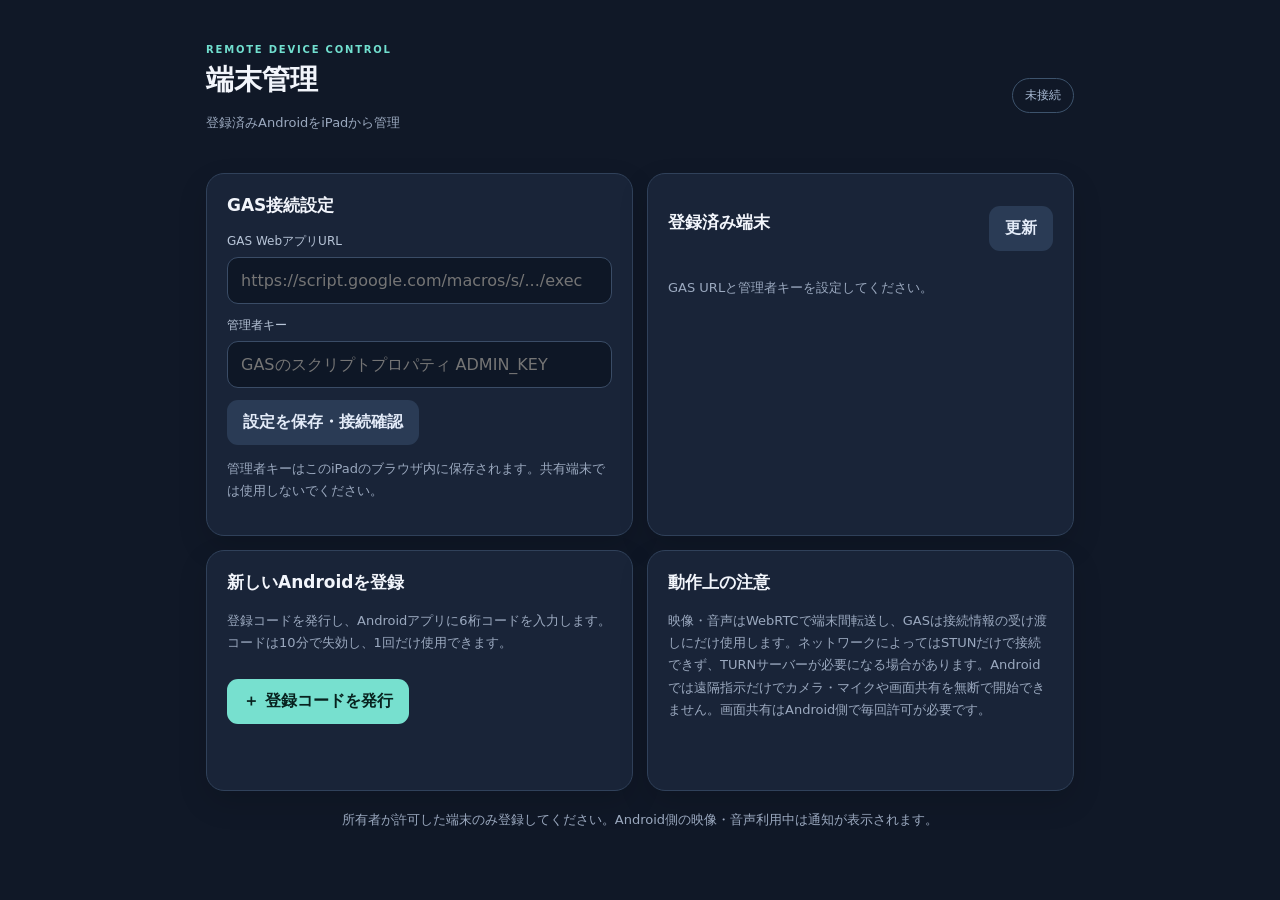
==== web/index.html @ 30a6daf4 "Clarify Android screen-capture consent notice" ====
<!doctype html>
<html lang="ja"><head><meta charset="utf-8"><meta name="viewport" content="width=device-width,initial-scale=1,viewport-fit=cover"><meta name="theme-color" content="#101827"><meta name="apple-mobile-web-app-capable" content="yes"><title>Remote Device Control</title><link rel="manifest" href="manifest.webmanifest"><link rel="stylesheet" href="style.css"></head>
<body><header><div><p class="eyebrow">REMOTE DEVICE CONTROL</p><h1>端末管理</h1><p class="sub">登録済みAndroidをiPadから管理</p></div><span id="apiState" class="pill">未接続</span></header>
<main>
<section class="panel"><h2>GAS接続設定</h2><label for="gasUrl">GAS WebアプリURL</label><input id="gasUrl" type="url" placeholder="https://script.google.com/macros/s/.../exec"><label for="adminKey">管理者キー</label><input id="adminKey" type="password" autocomplete="off" placeholder="GASのスクリプトプロパティ ADMIN_KEY"><button id="saveUrl" class="secondary">設定を保存・接続確認</button><p class="hint">管理者キーはこのiPadのブラウザ内に保存されます。共有端末では使用しないでください。</p></section>
<section class="panel"><div class="row"><h2>登録済み端末</h2><button id="refresh" class="secondary">更新</button></div><div id="devices" class="devices"><p class="empty">GAS URLと管理者キーを設定してください。</p></div></section>
<section class="panel"><h2>新しいAndroidを登録</h2><p class="hint">登録コードを発行し、Androidアプリに6桁コードを入力します。コードは10分で失効し、1回だけ使用できます。</p><button id="createPair" class="primary">＋ 登録コードを発行</button><div id="pairResult" class="pair-result" hidden><strong id="pairCodeText"></strong><small>このコードをAndroidアプリに入力してください。</small></div><p id="message" role="status" class="message"></p></section>
<section class="panel" id="controlPanel" hidden><div class="row"><h2 id="selectedName">端末操作</h2><button id="closeControl" class="secondary">閉じる</button></div><video id="remoteVideo" autoplay playsinline controls></video><div class="actions"><button id="viewBtn" class="primary">📡 映像・音声に接続</button><button id="endViewBtn" class="secondary">接続を切断</button><button data-command="start_session" class="secondary">📷 カメラ・マイク開始を要求</button><button data-command="start_screen" class="secondary">🖥️ 画面共有を要求</button><button data-command="stop_screen" class="secondary">画面共有・映像を停止</button><button data-command="request_status" class="secondary">状態確認</button></div><p class="hint">画面共有要求を送るとAndroidに通知が届きます。Androidの画面を点灯してロック解除し、通知をタップしてシステムの画面共有確認を許可してください。画面共有は画面消灯またはロックで自動停止します。カメラ・マイク共有とは別に開始します。</p><p id="commandStatus" class="message" aria-live="polite"></p></section>
<section class="panel"><h2>動作上の注意</h2><p class="hint">映像・音声はWebRTCで端末間転送し、GASは接続情報の受け渡しにだけ使用します。ネットワークによってはSTUNだけで接続できず、TURNサーバーが必要になる場合があります。Androidでは遠隔指示だけでカメラ・マイクや画面共有を無断で開始できません。画面共有はAndroid側で毎回許可が必要です。</p></section>
</main><footer>所有者が許可した端末のみ登録してください。Android側の映像・音声利用中は通知が表示されます。</footer><script src="config.js"></script><script src="app.js"></script></body></html>
---- web/style.css ----
:root{color-scheme:dark;font-family:system-ui,-apple-system,"Noto Sans JP",sans-serif;background:#101827;color:#f2f5fb}*{box-sizing:border-box}body{margin:0;max-width:900px;padding:24px 16px 40px;margin-inline:auto}header{display:flex;align-items:center;justify-content:space-between;gap:16px;margin:10px 0 26px}.eyebrow{font-size:10px;letter-spacing:.18em;color:#71dfcf;font-weight:800;margin:0 0 6px}h1{font-size:28px;margin:0}h2{font-size:17px;margin:0 0 16px}.sub,.hint,footer{color:#9ba9bf;font-size:13px;line-height:1.7}.pill{border:1px solid #3d536c;border-radius:99px;padding:8px 12px;color:#a9bbd5;font-size:12px}.panel{background:#192438;border:1px solid #30415a;border-radius:18px;padding:20px;margin:14px 0;box-shadow:0 12px 30px #0002}label{display:block;font-size:12px;color:#b8c5d8;margin:13px 0 7px}input{width:100%;background:#0e1726;color:#fff;border:1px solid #3a4c66;border-radius:11px;padding:13px;font:inherit;min-width:0}button{border:0;border-radius:11px;padding:12px 16px;font:inherit;font-weight:700;cursor:pointer;margin-top:12px}.primary{background:#77e0cf;color:#08221f}.secondary{background:#2a3b55;color:#e3ebf8}.row{display:flex;align-items:center;justify-content:space-between;gap:12px}.row h2{margin:0}.devices{display:grid;gap:10px;margin-top:15px}.device{border:1px solid #354963;border-radius:13px;padding:14px;background:#111d2e;display:flex;align-items:center;justify-content:space-between;gap:12px}.device strong{display:block}.device small{color:#9ba9bf}.empty{color:#9ba9bf;font-size:13px}.message{font-size:13px;color:#8ee4d6;min-height:20px}.media-placeholder{min-height:190px;border:1px dashed #49617f;border-radius:14px;background:#101c2d;display:flex;flex-direction:column;align-items:center;justify-content:center;gap:9px}.media-placeholder span{font-size:34px}.media-placeholder small{color:#9ba9bf;text-align:center;padding:0 12px}footer{text-align:center;padding:18px 6px}.actions{display:grid;grid-template-columns:repeat(2,minmax(0,1fr));gap:10px;margin-top:14px}.actions button{margin:0}#remoteVideo{display:block;width:100%;max-height:65vh;min-height:180px;object-fit:contain;background:#05080d;border-radius:12px;margin-top:16px}.pair-result{margin-top:16px;padding:16px;text-align:center;background:#102d35;border:1px solid #347c78;border-radius:12px}.pair-result strong{display:block;font-size:2rem;letter-spacing:.3em;color:#8ee4d6}.pair-result small{display:block;margin-top:8px;color:#b3c8d9}@media(min-width:700px){main{display:grid;grid-template-columns:1fr 1fr;gap:14px}main .panel{margin:0}body{padding-top:34px}}@media(max-width:520px){.actions{grid-template-columns:1fr}}
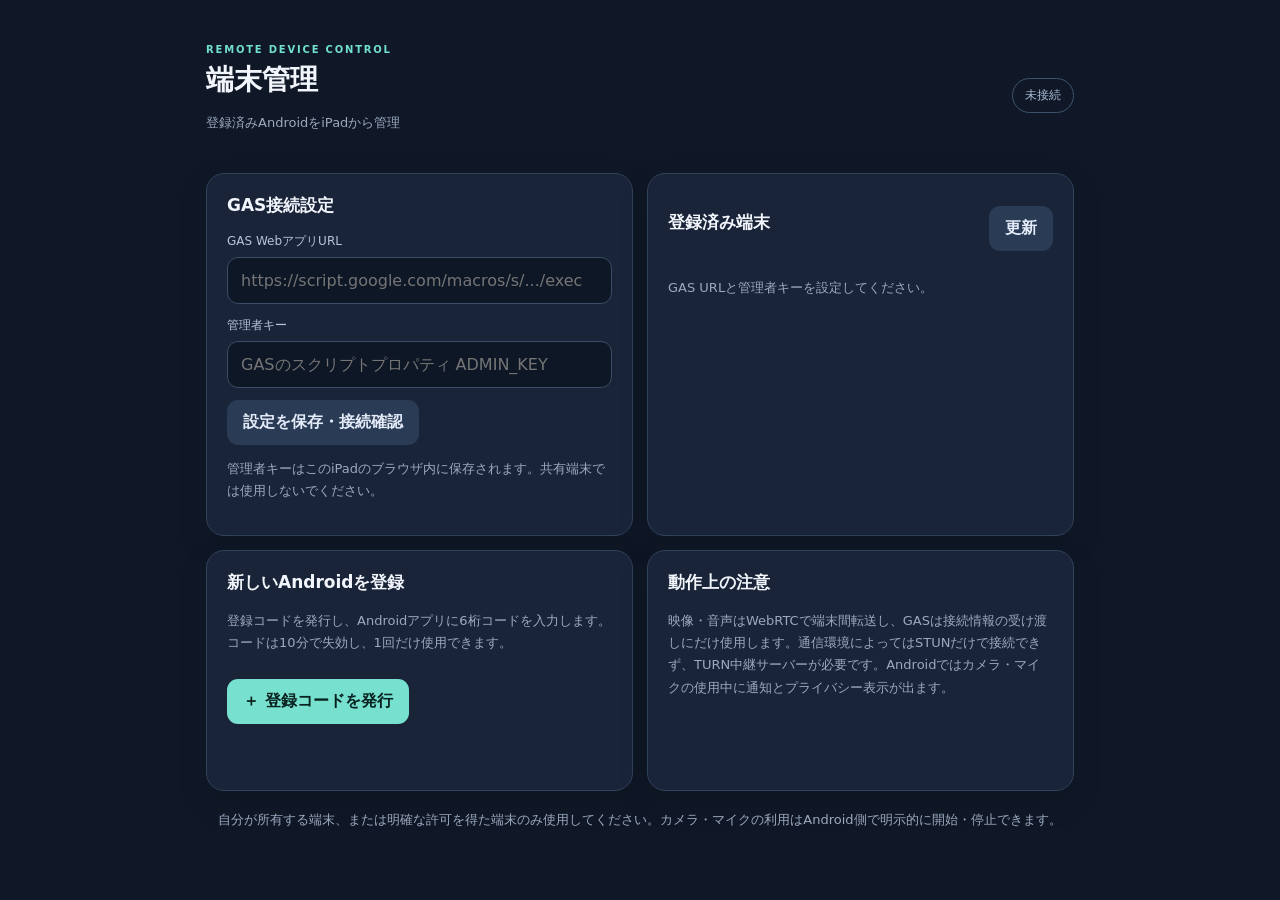
==== commit 216ec013: "Remove screen sharing controls from PWA" ====
--- a/web/index.html
+++ b/web/index.html
@@ -1,10 +1,60 @@
 <!doctype html>
-<html lang="ja"><head><meta charset="utf-8"><meta name="viewport" content="width=device-width,initial-scale=1,viewport-fit=cover"><meta name="theme-color" content="#101827"><meta name="apple-mobile-web-app-capable" content="yes"><title>Remote Device Control</title><link rel="manifest" href="manifest.webmanifest"><link rel="stylesheet" href="style.css"></head>
-<body><header><div><p class="eyebrow">REMOTE DEVICE CONTROL</p><h1>端末管理</h1><p class="sub">登録済みAndroidをiPadから管理</p></div><span id="apiState" class="pill">未接続</span></header>
+<html lang="ja">
+<head>
+<meta charset="utf-8">
+<meta name="viewport" content="width=device-width,initial-scale=1,viewport-fit=cover">
+<meta name="theme-color" content="#101827">
+<meta name="apple-mobile-web-app-capable" content="yes">
+<title>Remote Device Control</title>
+<link rel="manifest" href="manifest.webmanifest">
+<link rel="stylesheet" href="style.css">
+</head>
+<body>
+<header>
+  <div><p class="eyebrow">REMOTE DEVICE CONTROL</p><h1>端末管理</h1><p class="sub">登録済みAndroidをiPadから管理</p></div>
+  <span id="apiState" class="pill">未接続</span>
+</header>
 <main>
-<section class="panel"><h2>GAS接続設定</h2><label for="gasUrl">GAS WebアプリURL</label><input id="gasUrl" type="url" placeholder="https://script.google.com/macros/s/.../exec"><label for="adminKey">管理者キー</label><input id="adminKey" type="password" autocomplete="off" placeholder="GASのスクリプトプロパティ ADMIN_KEY"><button id="saveUrl" class="secondary">設定を保存・接続確認</button><p class="hint">管理者キーはこのiPadのブラウザ内に保存されます。共有端末では使用しないでください。</p></section>
-<section class="panel"><div class="row"><h2>登録済み端末</h2><button id="refresh" class="secondary">更新</button></div><div id="devices" class="devices"><p class="empty">GAS URLと管理者キーを設定してください。</p></div></section>
-<section class="panel"><h2>新しいAndroidを登録</h2><p class="hint">登録コードを発行し、Androidアプリに6桁コードを入力します。コードは10分で失効し、1回だけ使用できます。</p><button id="createPair" class="primary">＋ 登録コードを発行</button><div id="pairResult" class="pair-result" hidden><strong id="pairCodeText"></strong><small>このコードをAndroidアプリに入力してください。</small></div><p id="message" role="status" class="message"></p></section>
-<section class="panel" id="controlPanel" hidden><div class="row"><h2 id="selectedName">端末操作</h2><button id="closeControl" class="secondary">閉じる</button></div><video id="remoteVideo" autoplay playsinline controls></video><div class="actions"><button id="viewBtn" class="primary">📡 映像・音声に接続</button><button id="endViewBtn" class="secondary">接続を切断</button><button data-command="start_session" class="secondary">📷 カメラ・マイク開始を要求</button><button data-command="start_screen" class="secondary">🖥️ 画面共有を要求</button><button data-command="stop_screen" class="secondary">画面共有・映像を停止</button><button data-command="request_status" class="secondary">状態確認</button></div><p class="hint">画面共有要求を送るとAndroidに通知が届きます。Androidの画面を点灯してロック解除し、通知をタップしてシステムの画面共有確認を許可してください。画面共有は画面消灯またはロックで自動停止します。カメラ・マイク共有とは別に開始します。</p><p id="commandStatus" class="message" aria-live="polite"></p></section>
-<section class="panel"><h2>動作上の注意</h2><p class="hint">映像・音声はWebRTCで端末間転送し、GASは接続情報の受け渡しにだけ使用します。ネットワークによってはSTUNだけで接続できず、TURNサーバーが必要になる場合があります。Androidでは遠隔指示だけでカメラ・マイクや画面共有を無断で開始できません。画面共有はAndroid側で毎回許可が必要です。</p></section>
-</main><footer>所有者が許可した端末のみ登録してください。Android側の映像・音声利用中は通知が表示されます。</footer><script src="config.js"></script><script src="app.js"></script></body></html>+  <section class="panel">
+    <h2>GAS接続設定</h2>
+    <label for="gasUrl">GAS WebアプリURL</label>
+    <input id="gasUrl" type="url" placeholder="https://script.google.com/macros/s/.../exec">
+    <label for="adminKey">管理者キー</label>
+    <input id="adminKey" type="password" autocomplete="off" placeholder="GASのスクリプトプロパティ ADMIN_KEY">
+    <button id="saveUrl" class="secondary">設定を保存・接続確認</button>
+    <p class="hint">管理者キーはこのiPadのブラウザ内に保存されます。共有端末では使用しないでください。</p>
+  </section>
+  <section class="panel">
+    <div class="row"><h2>登録済み端末</h2><button id="refresh" class="secondary">更新</button></div>
+    <div id="devices" class="devices"><p class="empty">GAS URLと管理者キーを設定してください。</p></div>
+  </section>
+  <section class="panel">
+    <h2>新しいAndroidを登録</h2>
+    <p class="hint">登録コードを発行し、Androidアプリに6桁コードを入力します。コードは10分で失効し、1回だけ使用できます。</p>
+    <button id="createPair" class="primary">＋ 登録コードを発行</button>
+    <div id="pairResult" class="pair-result" hidden><strong id="pairCodeText"></strong><small>このコードをAndroidアプリに入力してください。</small></div>
+    <p id="message" role="status" class="message"></p>
+  </section>
+  <section class="panel" id="controlPanel" hidden>
+    <div class="row"><h2 id="selectedName">端末操作</h2><button id="closeControl" class="secondary">閉じる</button></div>
+    <video id="remoteVideo" autoplay playsinline controls></video>
+    <div class="actions">
+      <button id="viewBtn" class="primary">📡 映像・音声に接続</button>
+      <button id="endViewBtn" class="secondary">接続を切断</button>
+      <button data-command="start_session" class="secondary">📷 Androidに開始通知を送る</button>
+      <button data-command="stop_session" class="secondary">映像・音声を停止</button>
+      <button data-command="request_status" class="secondary">状態確認</button>
+    </div>
+    <p class="hint">開始通知をAndroidでタップするとアプリが開きます。カメラ・マイクはAndroid側で開始します。開始後は通知を表示したまま画面ロック後も継続を試みます。iPadから無人で新規起動することはできません。</p>
+    <p id="commandStatus" class="message" aria-live="polite"></p>
+  </section>
+  <section class="panel">
+    <h2>動作上の注意</h2>
+    <p class="hint">映像・音声はWebRTCで端末間転送し、GASは接続情報の受け渡しにだけ使用します。通信環境によってはSTUNだけで接続できず、TURN中継サーバーが必要です。Androidではカメラ・マイクの使用中に通知とプライバシー表示が出ます。</p>
+  </section>
+</main>
+<footer>自分が所有する端末、または明確な許可を得た端末のみ使用してください。カメラ・マイクの利用はAndroid側で明示的に開始・停止できます。</footer>
+<script src="config.js"></script>
+<script src="app.js"></script>
+</body>
+</html>
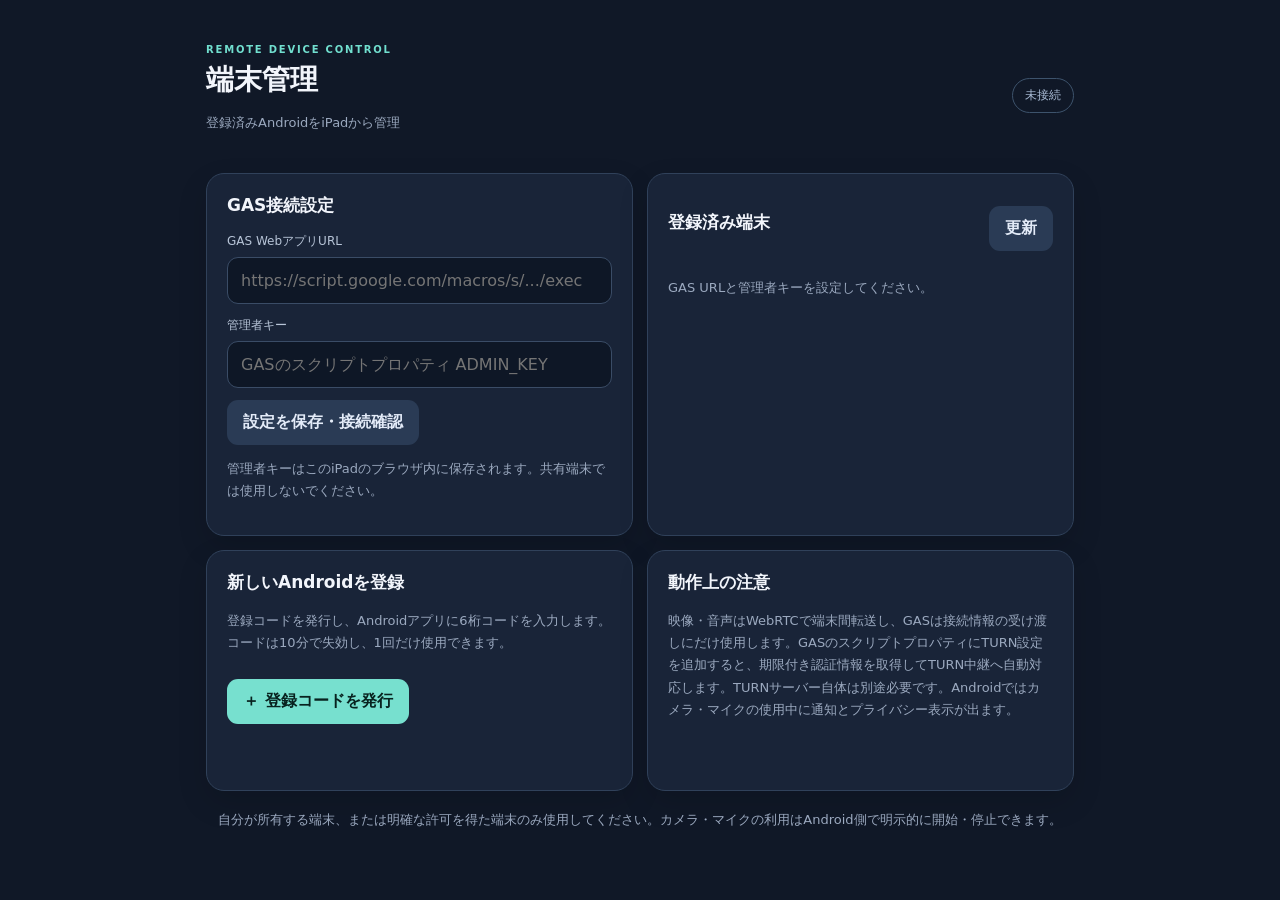
==== commit b4fdcb09: "Document optional TURN relay configuration" ====
--- a/web/index.html
+++ b/web/index.html
@@ -38,6 +38,8 @@
   <section class="panel" id="controlPanel" hidden>
     <div class="row"><h2 id="selectedName">端末操作</h2><button id="closeControl" class="secondary">閉じる</button></div>
     <video id="remoteVideo" autoplay playsinline controls></video>
+    <button id="enablePlayback" class="secondary" type="button">🔊 再生を有効化（音声・映像）</button>
+    <p class="hint">黒い画面や音声が出ない場合は、まずこのボタンを押してください。受信状況は下の診断表示で確認できます。</p>
     <div class="actions">
       <button id="viewBtn" class="primary">📡 映像・音声に接続</button>
       <button id="endViewBtn" class="secondary">接続を切断</button>
@@ -50,7 +52,7 @@
   </section>
   <section class="panel">
     <h2>動作上の注意</h2>
-    <p class="hint">映像・音声はWebRTCで端末間転送し、GASは接続情報の受け渡しにだけ使用します。通信環境によってはSTUNだけで接続できず、TURN中継サーバーが必要です。Androidではカメラ・マイクの使用中に通知とプライバシー表示が出ます。</p>
+    <p class="hint">映像・音声はWebRTCで端末間転送し、GASは接続情報の受け渡しにだけ使用します。GASのスクリプトプロパティにTURN設定を追加すると、期限付き認証情報を取得してTURN中継へ自動対応します。TURNサーバー自体は別途必要です。Androidではカメラ・マイクの使用中に通知とプライバシー表示が出ます。</p>
   </section>
 </main>
 <footer>自分が所有する端末、または明確な許可を得た端末のみ使用してください。カメラ・マイクの利用はAndroid側で明示的に開始・停止できます。</footer>
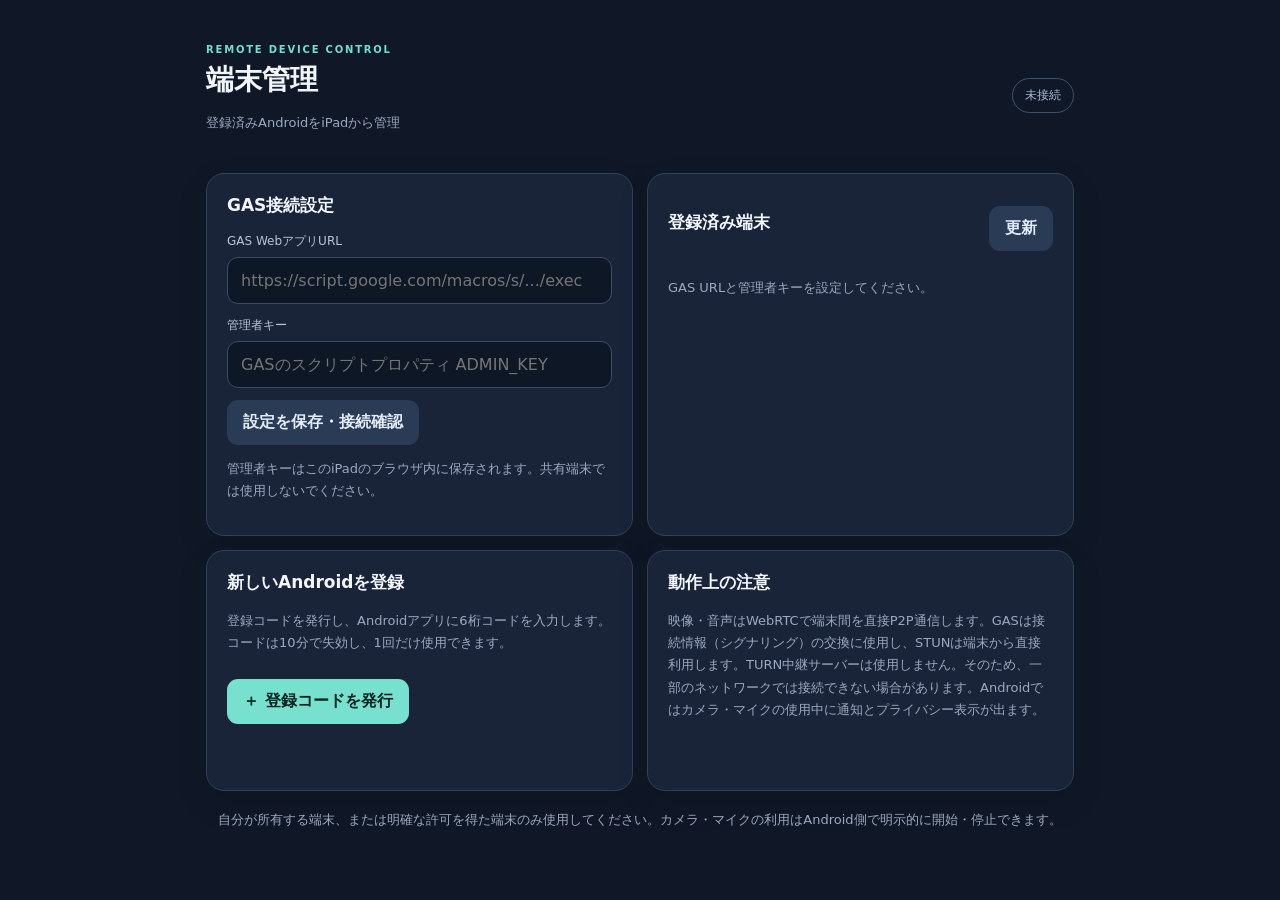
==== commit c78cb373: "Document GAS signaling and direct P2P media architecture" ====
--- a/web/index.html
+++ b/web/index.html
@@ -7,7 +7,7 @@
 <meta name="apple-mobile-web-app-capable" content="yes">
 <title>Remote Device Control</title>
 <link rel="manifest" href="manifest.webmanifest">
-<link rel="stylesheet" href="style.css">
+<link rel="stylesheet" href="style.css?v=0.6.0">
 </head>
 <body>
 <header>
@@ -52,11 +52,11 @@
   </section>
   <section class="panel">
     <h2>動作上の注意</h2>
-    <p class="hint">映像・音声はWebRTCで端末間転送し、GASは接続情報の受け渡しにだけ使用します。GASのスクリプトプロパティにTURN設定を追加すると、期限付き認証情報を取得してTURN中継へ自動対応します。TURNサーバー自体は別途必要です。Androidではカメラ・マイクの使用中に通知とプライバシー表示が出ます。</p>
+    <p class="hint">映像・音声はWebRTCで端末間を直接P2P通信します。GASは接続情報（シグナリング）の交換に使用し、STUNは端末から直接利用します。TURN中継サーバーは使用しません。そのため、一部のネットワークでは接続できない場合があります。Androidではカメラ・マイクの使用中に通知とプライバシー表示が出ます。</p>
   </section>
 </main>
 <footer>自分が所有する端末、または明確な許可を得た端末のみ使用してください。カメラ・マイクの利用はAndroid側で明示的に開始・停止できます。</footer>
-<script src="config.js"></script>
-<script src="app.js"></script>
+<script src="config.js?v=0.6.0"></script>
+<script src="app.js?v=0.6.0"></script>
 </body>
 </html>
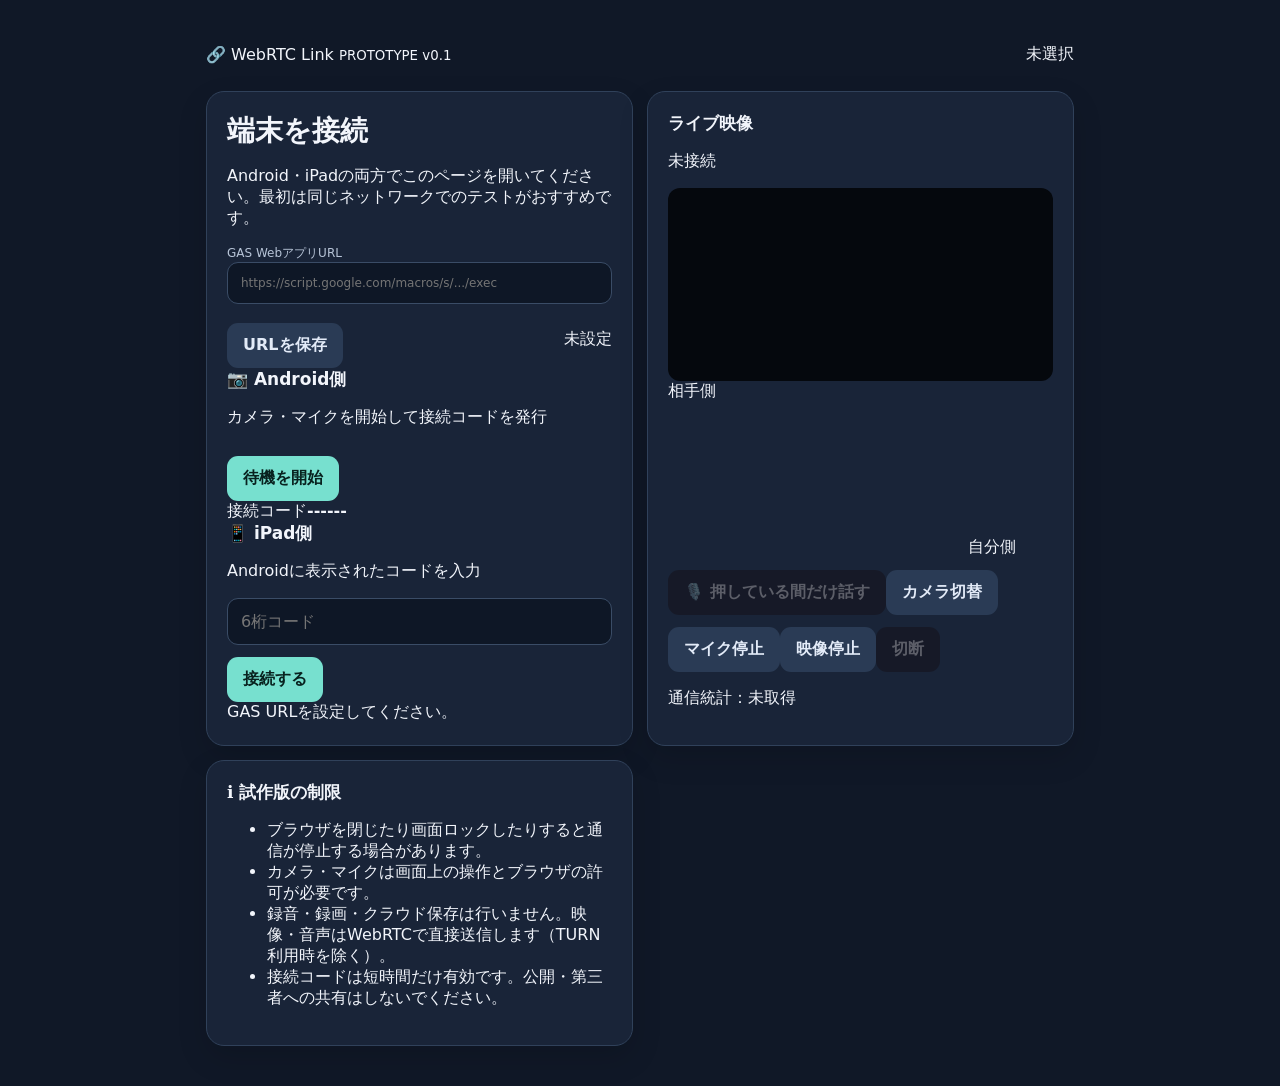
==== commit 58dc6dad: "Deploy WebRTC website prototype assets" ====
--- a/web/index.html
+++ b/web/index.html
@@ -1,62 +1,10 @@
 <!doctype html>
-<html lang="ja">
-<head>
-<meta charset="utf-8">
-<meta name="viewport" content="width=device-width,initial-scale=1,viewport-fit=cover">
-<meta name="theme-color" content="#101827">
-<meta name="apple-mobile-web-app-capable" content="yes">
-<title>Remote Device Control</title>
-<link rel="manifest" href="manifest.webmanifest">
-<link rel="stylesheet" href="style.css?v=0.6.0">
-</head>
-<body>
-<header>
-  <div><p class="eyebrow">REMOTE DEVICE CONTROL</p><h1>端末管理</h1><p class="sub">登録済みAndroidをiPadから管理</p></div>
-  <span id="apiState" class="pill">未接続</span>
-</header>
-<main>
-  <section class="panel">
-    <h2>GAS接続設定</h2>
-    <label for="gasUrl">GAS WebアプリURL</label>
-    <input id="gasUrl" type="url" placeholder="https://script.google.com/macros/s/.../exec">
-    <label for="adminKey">管理者キー</label>
-    <input id="adminKey" type="password" autocomplete="off" placeholder="GASのスクリプトプロパティ ADMIN_KEY">
-    <button id="saveUrl" class="secondary">設定を保存・接続確認</button>
-    <p class="hint">管理者キーはこのiPadのブラウザ内に保存されます。共有端末では使用しないでください。</p>
-  </section>
-  <section class="panel">
-    <div class="row"><h2>登録済み端末</h2><button id="refresh" class="secondary">更新</button></div>
-    <div id="devices" class="devices"><p class="empty">GAS URLと管理者キーを設定してください。</p></div>
-  </section>
-  <section class="panel">
-    <h2>新しいAndroidを登録</h2>
-    <p class="hint">登録コードを発行し、Androidアプリに6桁コードを入力します。コードは10分で失効し、1回だけ使用できます。</p>
-    <button id="createPair" class="primary">＋ 登録コードを発行</button>
-    <div id="pairResult" class="pair-result" hidden><strong id="pairCodeText"></strong><small>このコードをAndroidアプリに入力してください。</small></div>
-    <p id="message" role="status" class="message"></p>
-  </section>
-  <section class="panel" id="controlPanel" hidden>
-    <div class="row"><h2 id="selectedName">端末操作</h2><button id="closeControl" class="secondary">閉じる</button></div>
-    <video id="remoteVideo" autoplay playsinline controls></video>
-    <button id="enablePlayback" class="secondary" type="button">🔊 再生を有効化（音声・映像）</button>
-    <p class="hint">黒い画面や音声が出ない場合は、まずこのボタンを押してください。受信状況は下の診断表示で確認できます。</p>
-    <div class="actions">
-      <button id="viewBtn" class="primary">📡 映像・音声に接続</button>
-      <button id="endViewBtn" class="secondary">接続を切断</button>
-      <button data-command="start_session" class="secondary">📷 Androidに開始通知を送る</button>
-      <button data-command="stop_session" class="secondary">映像・音声を停止</button>
-      <button data-command="request_status" class="secondary">状態確認</button>
-    </div>
-    <p class="hint">開始通知をAndroidでタップするとアプリが開きます。カメラ・マイクはAndroid側で開始します。開始後は通知を表示したまま画面ロック後も継続を試みます。iPadから無人で新規起動することはできません。</p>
-    <p id="commandStatus" class="message" aria-live="polite"></p>
-  </section>
-  <section class="panel">
-    <h2>動作上の注意</h2>
-    <p class="hint">映像・音声はWebRTCで端末間を直接P2P通信します。GASは接続情報（シグナリング）の交換に使用し、STUNは端末から直接利用します。TURN中継サーバーは使用しません。そのため、一部のネットワークでは接続できない場合があります。Androidではカメラ・マイクの使用中に通知とプライバシー表示が出ます。</p>
-  </section>
-</main>
-<footer>自分が所有する端末、または明確な許可を得た端末のみ使用してください。カメラ・マイクの利用はAndroid側で明示的に開始・停止できます。</footer>
-<script src="config.js?v=0.6.0"></script>
-<script src="app.js?v=0.6.0"></script>
-</body>
-</html>
+<html lang="ja"><head><meta charset="utf-8"><meta name="viewport" content="width=device-width,initial-scale=1,viewport-fit=cover"><meta name="theme-color" content="#101827"><meta name="description" content="AndroidとiPadを接続する個人利用向けWebRTC試作版"><link rel="manifest" href="./manifest.webmanifest"><link rel="stylesheet" href="./style.css"><title>WebRTC 双方向通信 試作版</title></head>
+<body><header><div class="brand">🔗 WebRTC Link <small>PROTOTYPE v0.1</small></div><span id="roleBadge" class="badge">未選択</span></header><main>
+<section class="panel"><h1>端末を接続</h1><p class="muted">Android・iPadの両方でこのページを開いてください。最初は同じネットワークでのテストがおすすめです。</p>
+<label>GAS WebアプリURL<input id="gasUrl" type="url" placeholder="https://script.google.com/macros/s/.../exec" autocomplete="url"></label><div class="row"><button id="saveGas" class="secondary">URLを保存</button><span id="gasStatus" class="muted">未設定</span></div><div class="divider"></div>
+<div class="grid2"><div><h2>📷 Android側</h2><p class="muted">カメラ・マイクを開始して接続コードを発行</p><button id="startHost" class="primary">待機を開始</button><div id="roomBox" class="room hidden"><span>接続コード</span><strong id="roomCode">------</strong></div></div>
+<div><h2>📱 iPad側</h2><p class="muted">Androidに表示されたコードを入力</p><input id="joinCode" inputmode="numeric" maxlength="6" placeholder="6桁コード"><button id="joinGuest" class="primary">接続する</button></div></div><div id="status" class="status" role="status">GAS URLを設定してください。</div></section>
+<section class="panel videoPanel"><div class="videoHead"><h2>ライブ映像</h2><span id="connectionState" class="badge">未接続</span></div><div class="videos"><div><video id="remoteVideo" autoplay playsinline></video><span class="videoLabel">相手側</span></div><div><video id="localVideo" autoplay playsinline muted></video><span class="videoLabel">自分側</span></div></div><audio id="remoteAudio" autoplay></audio>
+<div class="controls"><button id="ptt" class="ptt" disabled>🎙️ 押している間だけ話す</button><button id="switchCamera" class="secondary" disabled>カメラ切替</button><button id="muteMic" class="secondary" disabled>マイク停止</button><button id="stopVideo" class="secondary" disabled>映像停止</button><button id="disconnect" class="danger" disabled>切断</button></div><p id="stats" class="muted">通信統計：未取得</p></section>
+<section class="panel"><h2>ℹ️ 試作版の制限</h2><ul class="muted"><li>ブラウザを閉じたり画面ロックしたりすると通信が停止する場合があります。</li><li>カメラ・マイクは画面上の操作とブラウザの許可が必要です。</li><li>録音・録画・クラウド保存は行いません。映像・音声はWebRTCで直接送信します（TURN利用時を除く）。</li><li>接続コードは短時間だけ有効です。公開・第三者への共有はしないでください。</li></ul></section></main><script src="./app.js" defer></script></body></html>
